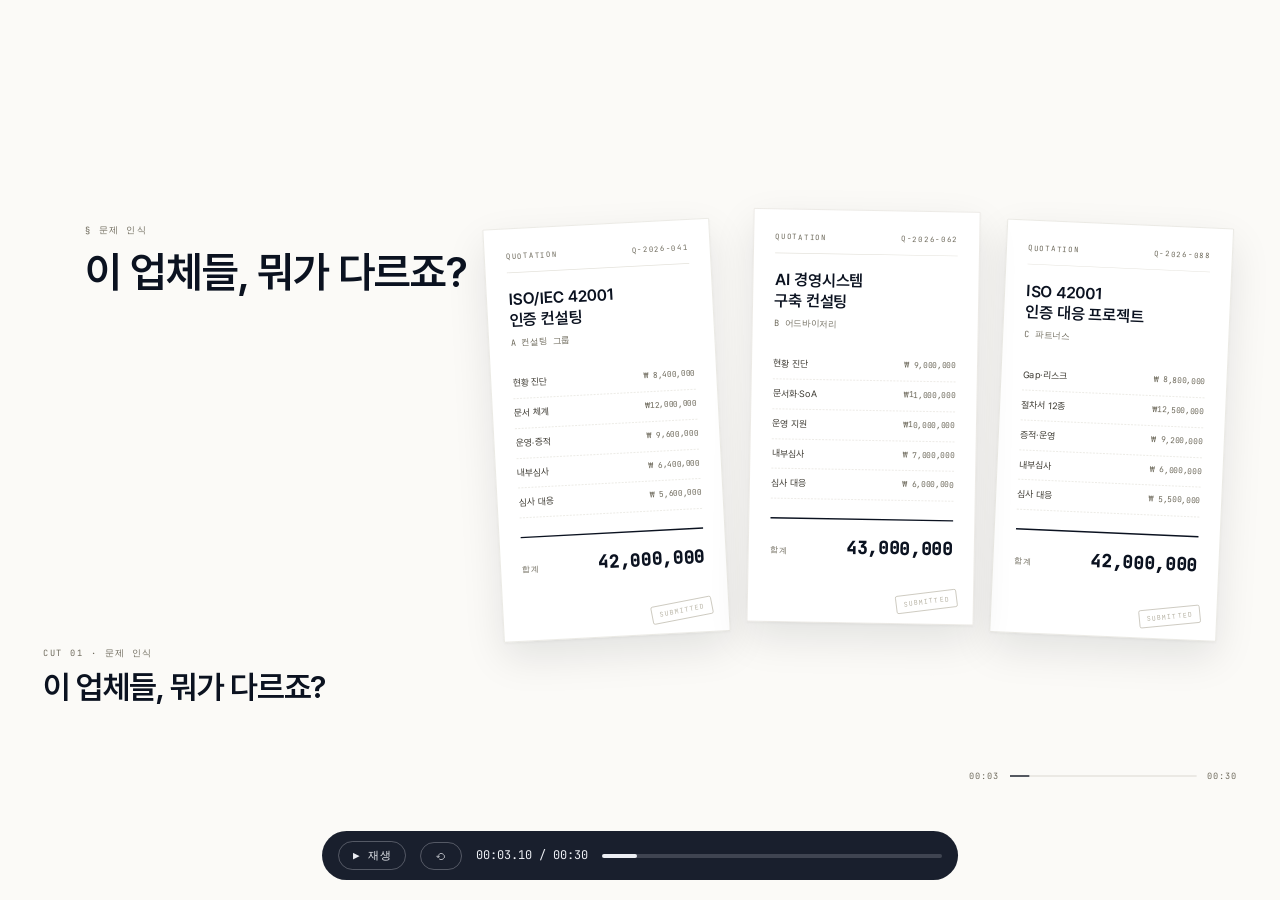
==== fieldproof-demo/index.html @ f2e85208 "feat(fieldproof): replace static showcase with 30s interactive product demo film player" ====
<!doctype html>
<html lang="ko">
<head>
<meta charset="UTF-8"/>
<meta name="viewport" content="width=1920, height=1080"/>
<title>FieldProof — 30초 데모</title>
<link rel="stylesheet" href="assets/colors_and_type.css"/>
<style>
  * { box-sizing: border-box; }
  html, body {
    margin: 0; padding: 0;
    width: 100%; height: 100%;
    background: var(--gray-25);
    overflow: hidden;
    font-family: var(--font-sans);
    color: var(--ink-950);
  }

  /* ===== STAGE — 1920×1080 letterboxed ===== */
  #wrap {
    position: fixed; inset: 0;
    background: var(--gray-25);
    overflow: hidden;
  }
  #stage {
    position: absolute;
    top: 50%; left: 50%;
    width: 1920px; height: 1080px;
    transform-origin: center center;
    background: var(--gray-25);
    overflow: hidden;
  }

  /* ===== PERSISTENT HUD ===== */
  .hud {
    position: absolute;
    top: 40px; left: 64px; right: 64px;
    display: none !important;
    align-items: center; gap: 24px;
    z-index: 30;
  }
  .hud.on { display: flex !important; }
  .hud .brand {
    display: flex; align-items: center; gap: 14px;
  }
  .hud .brand svg { width: 32px; height: 32px; color: var(--ink-950); }
  .hud .brand .name {
    font-size: 22px; font-weight: 700; letter-spacing: -0.01em;
    color: var(--ink-950);
  }
  .hud .brand .by {
    font-size: 14px; color: var(--fg-3); font-weight: 400;
    padding-left: 12px; margin-left: 8px;
    border-left: 1px solid var(--border-line);
  }
  .hud .demo {
    display: inline-flex; align-items: center; gap: 8px;
    padding: 6px 12px;
    background: var(--status-warn-bg);
    color: var(--status-warn);
    border: 1px solid rgba(138, 90, 0, 0.28);
    font-family: var(--font-mono);
    font-size: 12px; font-weight: 500;
    letter-spacing: 0.14em;
    border-radius: 3px;
  }
  .hud .demo .dot {
    width: 6px; height: 6px; border-radius: 50%;
    background: var(--status-warn);
    animation: blink 1600ms infinite;
  }
  @keyframes blink { 0%,60%{opacity:1} 80%{opacity:0.25} 100%{opacity:1} }
  .hud .cuts {
    margin-left: auto;
    display: flex; align-items: center; gap: 12px;
    font-family: var(--font-mono);
    font-size: 12px;
    color: var(--fg-3);
    letter-spacing: 0.14em;
  }
  .hud .cuts .cd {
    width: 8px; height: 8px; border-radius: 50%;
    background: var(--gray-200);
    transition: background 200ms;
  }
  .hud .cuts .cd.on { background: var(--ink-950); }

  /* ===== SCENE BASE — display switch, not opacity ===== */
  .scene {
    position: absolute; inset: 0;
    display: none !important;
  }
  .scene.on { display: block !important; }

  /* ===== CAPTION (bottom bar) ===== */
  .cap {
    position: absolute;
    left: 64px; right: 64px;
    bottom: 88px;
    z-index: 25;
    pointer-events: none;
  }
  .cap[data-safe="cut3"] { left: 850px; }
  /* Cut 4: on-screen heading itself carries the message ("남은 것..."),
     so hide the caption to avoid overlap with the SOP-12 row. */
  .cap[data-safe="cut4"] { display: none; }
  .cap .eyebrow {
    font-family: var(--font-mono);
    font-size: 13px;
    color: var(--fg-3);
    letter-spacing: 0.18em;
    text-transform: uppercase;
    margin-bottom: 12px;
    min-height: 20px;
  }
  .cap .line {
    font-size: 48px;
    font-weight: 600;
    color: var(--ink-950);
    letter-spacing: -0.02em;
    line-height: 1.15;
    min-height: 56px;
  }
  .cap .line strong {
    font-weight: 700;
    color: var(--signal-700);
  }
  .cap .line + .line { margin-top: 12px; }

  /* ===== TIMER ===== */
  .timer {
    position: absolute;
    right: 64px; bottom: 40px;
    z-index: 20;
    font-family: var(--font-mono);
    font-size: 13px;
    color: var(--fg-3);
    letter-spacing: 0.08em;
    display: flex; align-items: center; gap: 16px;
  }
  .timer .bar {
    width: 280px; height: 2px; background: var(--gray-150);
    position: relative;
  }
  .timer .bar .fill {
    position: absolute; left: 0; top: 0; bottom: 0; width: 0%;
    background: var(--ink-950);
  }

  /* ===== CONTROLS ===== */
  #ctrls {
    position: fixed;
    bottom: 20px; left: 50%; transform: translateX(-50%);
    z-index: 100;
    display: flex; align-items: center; gap: 14px;
    background: rgba(11, 18, 32, 0.94);
    color: #ECEEF3;
    padding: 10px 16px;
    border-radius: 999px;
    font-family: var(--font-mono);
    font-size: 12px;
  }
  #ctrls button {
    background: transparent; border: 1px solid rgba(236,238,243,0.28);
    color: inherit; padding: 6px 14px; border-radius: 999px;
    font-family: inherit; font-size: 11px; cursor: pointer;
    letter-spacing: 0.06em;
  }
  #ctrls button:hover { border-color: rgba(236,238,243,0.7); }
  #ctrls .time { font-variant-numeric: tabular-nums; min-width: 100px; text-align: center; }
  #ctrls .scrub {
    width: 340px; height: 4px; background: rgba(236,238,243,0.18);
    position: relative; border-radius: 2px; cursor: pointer;
  }
  #ctrls .scrub .knob {
    position: absolute; top: 0; bottom: 0; left: 0; width: 0%;
    background: #ECEEF3; border-radius: 2px;
  }

  /* ==========================================================
     CUT 1 — 견적서 3장
     ========================================================== */
  #cut1 .title-block {
    position: absolute;
    top: 200px; left: 128px;
    max-width: 900px;
  }
  #cut1 .title-block .eyebrow {
    font-family: var(--font-mono);
    font-size: 13px;
    color: var(--fg-3);
    letter-spacing: 0.18em;
    text-transform: uppercase;
    margin-bottom: 16px;
  }
  #cut1 .title-block h1 {
    font-size: 64px;
    font-weight: 600;
    color: var(--ink-950);
    letter-spacing: -0.02em;
    line-height: 1.1;
    margin: 0;
  }
  #cut1 .quotes {
    position: absolute;
    right: 96px;
    top: 200px;
    display: flex; gap: 24px;
    perspective: 1600px;
  }
  #cut1 .qc {
    width: 340px; height: 620px;
    background: var(--bg-surface);
    border: 1px solid var(--border-hair);
    box-shadow: 0 2px 4px rgba(11,18,32,0.04), 0 24px 60px rgba(11,18,32,0.10);
    padding: 32px;
    position: relative;
    transform-origin: center bottom;
    opacity: 0;
    transform: translateY(30px) rotateZ(0deg);
    transition: opacity 380ms cubic-bezier(0.2,0,0,1), transform 380ms cubic-bezier(0.2,0,0,1);
  }
  #cut1 .qc.on { opacity: 1; }
  #cut1 .qc.q1.on { transform: translateY(0) rotateZ(-3deg); }
  #cut1 .qc.q2.on { transform: translateY(-20px) rotateZ(1deg); z-index: 2; }
  #cut1 .qc.q3.on { transform: translateY(0) rotateZ(2.5deg); }
  #cut1 .qc .meta {
    font-family: var(--font-mono);
    font-size: 11px;
    color: var(--fg-3);
    letter-spacing: 0.14em;
    text-transform: uppercase;
    padding-bottom: 14px;
    border-bottom: 1px solid var(--border-hair);
    display: flex; justify-content: space-between;
  }
  #cut1 .qc .qt {
    margin-top: 24px;
    font-size: 24px;
    font-weight: 600;
    color: var(--ink-950);
    letter-spacing: -0.01em;
    line-height: 1.3;
  }
  #cut1 .qc .vd {
    margin-top: 8px;
    font-family: var(--font-mono);
    font-size: 13px;
    color: var(--fg-3);
  }
  #cut1 .qc .lines { margin-top: 28px; }
  #cut1 .qc .ln {
    display: flex; justify-content: space-between;
    padding: 10px 0;
    border-bottom: 1px dashed var(--border-hair);
    font-size: 14px;
    color: var(--fg-2);
  }
  #cut1 .qc .ln .n {
    font-family: var(--font-mono);
    font-size: 12px;
    color: var(--fg-3);
  }
  #cut1 .qc .tot {
    margin-top: 28px;
    padding-top: 20px;
    border-top: 2px solid var(--ink-950);
    display: flex; justify-content: space-between; align-items: baseline;
  }
  #cut1 .qc .tot .l {
    font-family: var(--font-mono);
    font-size: 12px; color: var(--fg-3);
    letter-spacing: 0.12em; text-transform: uppercase;
  }
  #cut1 .qc .tot .a {
    font-family: var(--font-mono);
    font-size: 26px;
    font-weight: 600;
    color: var(--ink-950);
    font-variant-numeric: tabular-nums;
  }
  #cut1 .qc .stamp {
    position: absolute;
    right: 24px; bottom: 20px;
    color: var(--gray-300);
    font-family: var(--font-mono);
    font-size: 10px;
    letter-spacing: 0.18em;
    border: 1.5px solid var(--gray-300);
    padding: 4px 10px;
    border-radius: 3px;
    transform: rotate(-8deg);
  }

  /* ==========================================================
     CUT 2 — 5구간 타임라인
     ========================================================== */
  #cut2 .c2wrap {
    padding: 220px 128px 260px;
  }
  #cut2 .c2eyebrow {
    font-family: var(--font-mono);
    font-size: 13px;
    color: var(--fg-3);
    letter-spacing: 0.18em;
    text-transform: uppercase;
    margin-bottom: 20px;
    opacity: 0;
    transition: opacity 320ms cubic-bezier(0.2,0,0,1);
  }
  #cut2 .c2eyebrow.on { opacity: 1; }
  #cut2 .c2head {
    font-size: 48px;
    font-weight: 600;
    color: var(--ink-950);
    letter-spacing: -0.02em;
    line-height: 1.2;
    max-width: 1400px;
    opacity: 0;
    transform: translateY(8px);
    transition: opacity 320ms cubic-bezier(0.2,0,0,1),
                transform 320ms cubic-bezier(0.2,0,0,1);
  }
  #cut2 .c2head.on { opacity: 1; transform: translateY(0); }
  #cut2 .c2head .kw {
    background: linear-gradient(180deg, transparent 68%, var(--signal-100) 68%);
    padding: 0 6px;
  }
  #cut2 .c2note {
    position: absolute;
    top: 220px; right: 128px;
    font-family: var(--font-mono);
    font-size: 12px;
    color: var(--fg-3);
    letter-spacing: 0.06em;
    border: 1px dashed var(--border-line);
    padding: 8px 14px;
    opacity: 0;
    transition: opacity 320ms cubic-bezier(0.2,0,0,1) 300ms;
  }
  #cut2 .c2note.on { opacity: 1; }
  #cut2 .track {
    position: relative;
    height: 2px;
    background: var(--gray-150);
    margin-top: 140px;
  }
  #cut2 .track .fill {
    position: absolute; top: 0; left: 0; bottom: 0;
    width: 0%;
    background: var(--ink-950);
    transition: width 1000ms cubic-bezier(0.2,0,0,1);
  }
  #cut2 .stepgrid {
    position: absolute;
    top: -32px; left: 0; right: 0;
    display: grid; grid-template-columns: repeat(5, 1fr);
  }
  #cut2 .stp {
    position: relative;
    padding-left: 24px;
    opacity: 0;
    transform: translateY(6px);
    transition: opacity 320ms cubic-bezier(0.2,0,0,1),
                transform 320ms cubic-bezier(0.2,0,0,1);
  }
  #cut2 .stp.on { opacity: 1; transform: translateY(0); }
  #cut2 .stp::before {
    content: '';
    position: absolute; left: 0; top: 48px;
    width: 14px; height: 14px;
    background: var(--gray-25);
    border: 2px solid var(--gray-300);
    border-radius: 50%;
    transform: translate(-1px, 0);
    transition: background 200ms, border-color 200ms;
  }
  #cut2 .stp.on::before {
    background: var(--ink-950);
    border-color: var(--ink-950);
  }
  #cut2 .stp .n {
    font-family: var(--font-mono);
    font-size: 13px;
    color: var(--fg-3);
    letter-spacing: 0.18em;
    margin-bottom: 8px;
  }
  #cut2 .stp .nm {
    font-size: 32px;
    font-weight: 600;
    color: var(--ink-950);
    letter-spacing: -0.02em;
    line-height: 1.15;
    margin-top: 56px;
  }
  #cut2 .stp .cl {
    margin-top: 14px;
    font-family: var(--font-mono);
    font-size: 13px;
    color: var(--fg-3);
    letter-spacing: 0.04em;
  }

  /* ==========================================================
     CUT 3 — 스마트폰 현장 (핵심 8초)
     ========================================================== */
  #cut3 .c3grid {
    display: grid;
    grid-template-columns: 720px 1fr;
    height: 1080px;
    align-items: center;
  }
  #cut3 .phcol {
    padding-left: 96px;
    display: flex; justify-content: center;
  }
  #cut3 .phone {
    position: relative;
    width: 440px; height: 900px;
    background: #0A0F1C;
    border-radius: 56px;
    padding: 14px;
    box-shadow:
      0 60px 120px rgba(11,18,32,0.28),
      0 12px 24px rgba(11,18,32,0.14),
      inset 0 0 0 2px #1A253E;
  }
  #cut3 .phone::after {
    content: '';
    position: absolute;
    top: 22px; left: 50%; transform: translateX(-50%);
    width: 110px; height: 30px;
    background: #0A0F1C;
    border-radius: 999px;
    z-index: 3;
  }
  #cut3 .screen {
    width: 100%; height: 100%;
    background: var(--gray-25);
    border-radius: 44px;
    overflow: hidden;
    display: flex; flex-direction: column;
    position: relative;
  }
  #cut3 .sbar {
    height: 46px; flex-shrink: 0;
    display: flex; align-items: center; justify-content: space-between;
    padding: 0 30px 0 34px;
    font-family: var(--font-mono);
    font-size: 14px;
    color: var(--ink-950);
    font-weight: 500;
    z-index: 5;
  }
  #cut3 .apptop {
    padding: 12px 20px 16px;
    border-bottom: 1px solid var(--border-hair);
    display: flex; align-items: center; gap: 10px;
    z-index: 5;
    background: var(--gray-25);
  }
  #cut3 .apptop .back { color: var(--fg-2); }
  #cut3 .apptop .tb { flex: 1; }
  #cut3 .apptop .t {
    font-size: 15px; font-weight: 600; color: var(--ink-950);
  }
  #cut3 .apptop .st {
    font-family: var(--font-mono); font-size: 11px;
    color: var(--fg-3); margin-top: 2px; letter-spacing: 0.08em;
  }
  #cut3 .photo {
    margin: 16px 20px 0;
    flex: 1 1 auto;
    min-height: 520px;
    border: 1px solid var(--border-hair);
    border-radius: 8px;
    overflow: hidden;
    position: relative;
    background: #0B1220;
  }
  /* server rack faux photo */
  #cut3 .photo::before {
    content: '';
    position: absolute; inset: 0;
    background:
      repeating-linear-gradient(
        to bottom,
        #2E3E5F 0px, #2E3E5F 24px,
        #253352 24px, #253352 26px,
        #364566 26px, #364566 28px,
        #253352 28px, #253352 50px,
        #1A253E 50px, #1A253E 52px
      );
  }
  #cut3 .photo::after {
    content: '';
    position: absolute; inset: 0;
    background:
      radial-gradient(circle at 30% 30%, rgba(15,92,94,0.4) 0, transparent 20%),
      radial-gradient(circle at 70% 20%, rgba(11,61,145,0.5) 0, transparent 15%),
      radial-gradient(circle at 25% 70%, rgba(11,61,145,0.6) 0, transparent 18%),
      radial-gradient(circle at 60% 60%, rgba(15,92,94,0.55) 0, transparent 15%),
      radial-gradient(circle at 45% 45%, rgba(23,88,204,0.5) 0, transparent 12%);
  }
  #cut3 .photo-tag {
    position: absolute;
    bottom: 14px; left: 14px;
    font-family: var(--font-mono);
    font-size: 10px;
    color: rgba(245,244,239,0.85);
    letter-spacing: 0.14em;
    padding: 4px 8px;
    background: rgba(11,18,32,0.65);
    border-radius: 2px;
    z-index: 2;
  }
  #cut3 .target {
    position: absolute;
    top: 40%; left: 40%; width: 20%; height: 20%;
    border: 2.5px solid #F5F4EF;
    border-radius: 2px;
    z-index: 2;
    opacity: 0;
    transform: scale(1.6);
    transition: opacity 200ms, transform 400ms cubic-bezier(0.2,0,0,1);
  }
  #cut3 .target.on {
    opacity: 1;
    transform: scale(1);
  }
  #cut3 .capbtn {
    position: absolute;
    bottom: 30px; left: 50%; transform: translateX(-50%);
    width: 72px; height: 72px;
    border-radius: 50%;
    background: #F5F4EF;
    border: 4px solid #F5F4EF;
    box-shadow: inset 0 0 0 4px #0A0F1C;
    z-index: 4;
    transition: transform 140ms cubic-bezier(0.2,0,0,1);
  }
  #cut3 .capbtn.press {
    transform: translateX(-50%) scale(0.88);
  }
  #cut3 .sheet {
    position: absolute;
    left: 0; right: 0; bottom: 0;
    background: var(--bg-surface);
    border-top: 1px solid var(--border-hair);
    border-radius: 24px 24px 0 0;
    padding: 24px 22px 28px;
    transform: translateY(110%);
    transition: transform 440ms cubic-bezier(0.2, 0, 0, 1);
    z-index: 6;
    box-shadow: 0 -12px 40px rgba(11,18,32,0.1);
  }
  #cut3 .sheet.on { transform: translateY(0); }
  #cut3 .sheet .grab {
    width: 44px; height: 4px; background: var(--gray-200);
    border-radius: 2px; margin: 0 auto 18px;
  }
  #cut3 .sheet .eb {
    font-family: var(--font-mono);
    font-size: 11px;
    color: var(--fg-3);
    letter-spacing: 0.14em;
    display: flex; align-items: center; gap: 8px;
    margin-bottom: 12px;
    text-transform: uppercase;
  }
  #cut3 .sheet .eb .aidot {
    width: 8px; height: 8px; border-radius: 50%;
    background: var(--signal-700);
    box-shadow: 0 0 0 4px var(--signal-100);
  }
  #cut3 .sheet .hd {
    font-size: 16px;
    color: var(--fg-2);
    line-height: 1.5;
    margin-bottom: 16px;
  }
  #cut3 .chip {
    display: flex; align-items: center; gap: 12px;
    padding: 14px 16px;
    background: var(--signal-50);
    border: 1.75px solid var(--signal-700);
    border-radius: 8px;
    transition: transform 140ms, box-shadow 140ms;
  }
  #cut3 .chip.press {
    transform: translateY(1px);
    box-shadow: inset 0 2px 0 rgba(11,61,145,0.15);
  }
  #cut3 .chip .code {
    font-family: var(--font-mono);
    font-size: 14px;
    font-weight: 600;
    color: var(--signal-700);
    padding: 5px 10px;
    background: var(--bg-surface);
    border: 1px solid var(--signal-700);
    border-radius: 3px;
  }
  #cut3 .chip .desc {
    flex: 1;
    font-size: 14px;
    color: var(--ink-950);
    font-weight: 500;
    line-height: 1.35;
  }
  #cut3 .chip .arrow {
    color: var(--signal-700);
  }
  #cut3 .cursor {
    position: absolute;
    left: 60px; top: 780px;
    width: 28px; height: 34px;
    z-index: 10;
    pointer-events: none;
    opacity: 0;
    filter: drop-shadow(0 3px 6px rgba(11,18,32,0.35));
    transition: opacity 220ms, left 700ms cubic-bezier(0.2,0,0,1), top 700ms cubic-bezier(0.2,0,0,1);
  }
  #cut3 .toast {
    position: absolute;
    left: 20px; right: 20px; bottom: 20px;
    background: var(--ink-950);
    color: var(--fg-on-ink);
    padding: 16px 18px;
    border-radius: 10px;
    display: flex; align-items: center; gap: 12px;
    transform: translateY(160%);
    transition: transform 340ms cubic-bezier(0.2,0,0,1);
    z-index: 7;
  }
  #cut3 .toast.on { transform: translateY(0); }
  #cut3 .toast .ck {
    width: 24px; height: 24px;
    background: var(--status-ok);
    border-radius: 50%;
    display: grid; place-items: center;
    color: white;
    flex-shrink: 0;
  }
  #cut3 .toast .m { font-size: 14px; font-weight: 500; }
  #cut3 .toast .s { font-size: 12px; color: rgba(236,238,243,0.6); font-family: var(--font-mono); margin-top: 3px; }

  /* Right side — audit log */
  #cut3 .logcol {
    padding: 100px 128px 100px 96px;
    align-self: stretch;
    display: flex; flex-direction: column; justify-content: center;
    border-left: 1px solid var(--border-hair);
    height: 100%;
  }
  #cut3 .logeb {
    font-family: var(--font-mono);
    font-size: 13px;
    color: var(--fg-3);
    letter-spacing: 0.18em;
    text-transform: uppercase;
    margin-bottom: 20px;
  }
  #cut3 .logtt {
    font-size: 38px;
    font-weight: 600;
    color: var(--ink-950);
    letter-spacing: -0.02em;
    line-height: 1.2;
    margin-bottom: 8px;
  }
  #cut3 .logsub {
    font-family: var(--font-mono);
    font-size: 15px;
    color: var(--fg-3);
    margin-bottom: 40px;
    letter-spacing: 0.02em;
  }
  #cut3 .logstream {
    border-top: 1px solid var(--border-hair);
  }
  #cut3 .lgr {
    display: grid;
    grid-template-columns: 100px 140px 1fr auto;
    gap: 24px;
    padding: 18px 8px;
    border-bottom: 1px solid var(--border-hair);
    font-size: 15px;
    color: var(--fg-2);
    align-items: baseline;
    opacity: 0;
    transform: translateY(6px);
    transition: opacity 320ms cubic-bezier(0.2,0,0,1),
                transform 320ms cubic-bezier(0.2,0,0,1);
  }
  #cut3 .lgr.on { opacity: 1; transform: translateY(0); }
  #cut3 .lgr.hi {
    background: var(--signal-50);
    border-left: 3px solid var(--signal-700);
    padding-left: 14px;
    margin-left: -3px;
  }
  #cut3 .lgr .tm {
    font-family: var(--font-mono);
    font-size: 13px;
    color: var(--fg-3);
  }
  #cut3 .lgr .cs {
    font-family: var(--font-mono);
    font-size: 14px;
    color: var(--ink-950);
    font-weight: 500;
  }
  #cut3 .lgr .ac { color: var(--ink-950); font-weight: 500; }
  #cut3 .lgr .ac .by { color: var(--fg-3); font-weight: 400; font-size: 13px; margin-left: 8px; }
  #cut3 .lgr .stat {
    font-family: var(--font-mono);
    font-size: 11px;
    color: var(--status-ok);
    background: var(--status-ok-bg);
    padding: 4px 10px;
    border-radius: 3px;
    letter-spacing: 0.1em;
  }

  /* ==========================================================
     CUT 4 — SOP 목록
     ========================================================== */
  #cut4 .c4wrap {
    padding: 160px 96px 200px;
  }
  #cut4 .c4head {
    display: flex; align-items: flex-end; justify-content: space-between;
    gap: 48px;
    margin-bottom: 40px;
    opacity: 0;
    transform: translateY(6px);
    transition: opacity 340ms cubic-bezier(0.2,0,0,1),
                transform 340ms cubic-bezier(0.2,0,0,1);
  }
  #cut4 .c4head.on { opacity: 1; transform: translateY(0); }
  #cut4 .c4head .eb {
    font-family: var(--font-mono);
    font-size: 13px;
    color: var(--fg-3);
    letter-spacing: 0.18em;
    text-transform: uppercase;
    margin-bottom: 14px;
  }
  #cut4 .c4head h2 {
    font-size: 44px;
    font-weight: 600;
    color: var(--ink-950);
    letter-spacing: -0.02em;
    margin: 0;
    line-height: 1.15;
  }
  #cut4 .c4head h2 .kw {
    background: linear-gradient(180deg, transparent 68%, var(--signal-100) 68%);
    padding: 0 6px;
  }
  #cut4 .stats { display: flex; gap: 40px; }
  #cut4 .stats .st {
    border-left: 1px solid var(--border-hair);
    padding-left: 28px;
  }
  #cut4 .stats .n {
    font-family: var(--font-mono);
    font-size: 48px; font-weight: 500;
    color: var(--ink-950);
    font-variant-numeric: tabular-nums;
    letter-spacing: -0.02em;
    line-height: 1;
  }
  #cut4 .stats .n .of { color: var(--fg-3); font-size: 26px; }
  #cut4 .stats .lbl {
    font-family: var(--font-mono);
    font-size: 12px;
    color: var(--fg-3);
    letter-spacing: 0.14em;
    text-transform: uppercase;
    margin-top: 12px;
  }
  #cut4 .tblwrap {
    position: relative;
    border: 1px solid var(--border-hair);
    background: var(--bg-surface);
    opacity: 0;
    transform: translateY(8px);
    transition: opacity 380ms cubic-bezier(0.2,0,0,1) 100ms,
                transform 380ms cubic-bezier(0.2,0,0,1) 100ms;
  }
  #cut4 .tblwrap.on { opacity: 1; transform: translateY(0); }
  #cut4 table {
    width: 100%;
    border-collapse: collapse;
  }
  #cut4 thead th {
    text-align: left;
    padding: 16px 24px;
    border-bottom: 1px solid var(--border-line);
    font-family: var(--font-mono);
    font-size: 12px;
    color: var(--fg-3);
    letter-spacing: 0.14em;
    text-transform: uppercase;
    font-weight: 500;
    background: var(--gray-50);
  }
  #cut4 tbody td {
    padding: 16px 24px;
    border-bottom: 1px solid var(--border-hair);
    font-size: 15px;
    color: var(--fg-2);
    vertical-align: middle;
  }
  #cut4 tbody tr:last-child td { border-bottom: 0; }
  #cut4 tbody tr.pd { background: var(--status-warn-bg); }
  #cut4 .did {
    font-family: var(--font-mono);
    font-size: 13px;
    color: var(--ink-950);
    font-weight: 500;
  }
  #cut4 .cls {
    font-family: var(--font-mono);
    font-size: 12px;
    color: var(--fg-3);
  }
  #cut4 .dtl {
    font-size: 15px;
    color: var(--ink-950);
    font-weight: 500;
  }
  #cut4 .own { font-size: 14px; color: var(--fg-2); }
  #cut4 .own .rl { color: var(--fg-3); font-size: 12px; display: block; margin-top: 2px; }
  #cut4 .rev {
    font-family: var(--font-mono);
    font-size: 12px;
    color: var(--fg-3);
  }
  #cut4 .badge {
    display: inline-flex; align-items: center; gap: 6px;
    padding: 4px 10px;
    border-radius: 999px;
    font-size: 12px;
    font-weight: 500;
    white-space: nowrap;
  }
  #cut4 .badge.ac { background: var(--status-ok-bg); color: var(--status-ok); }
  #cut4 .badge.pn {
    background: var(--bg-surface);
    color: var(--status-warn);
    border: 1px solid rgba(138, 90, 0, 0.36);
  }
  #cut4 .badge .dt { width: 6px; height: 6px; border-radius: 50%; background: currentColor; }
  #cut4 .hlbox {
    position: absolute;
    left: -3px; right: -3px;
    top: 200px; height: 340px;
    border: 3px solid var(--signal-700);
    pointer-events: none;
    opacity: 0;
    transition: opacity 300ms cubic-bezier(0.2,0,0,1);
  }
  #cut4 .hlbox.on { opacity: 1; }
  #cut4 .hlbox .tag {
    position: absolute;
    right: -3px; top: -36px;
    background: var(--signal-700);
    color: white;
    font-family: var(--font-mono);
    font-size: 12px;
    padding: 6px 12px;
    letter-spacing: 0.1em;
  }

  /* ==========================================================
     CUT 5 — 인증 개요 D-85
     ========================================================== */
  #cut5 .c5grid {
    padding: 160px 96px 220px;
    display: grid;
    grid-template-columns: 1fr 1fr;
    gap: 64px;
    height: 100%;
  }
  #cut5 .cert {
    border: 1px solid var(--border-hair);
    background: var(--bg-surface);
    padding: 48px 44px 40px;
    opacity: 0;
    transform: translateY(8px);
    transition: opacity 380ms cubic-bezier(0.2,0,0,1),
                transform 380ms cubic-bezier(0.2,0,0,1);
  }
  #cut5 .cert.on { opacity: 1; transform: translateY(0); }
  #cut5 .cert .eb {
    font-family: var(--font-mono);
    font-size: 13px;
    color: var(--fg-3);
    letter-spacing: 0.18em;
    text-transform: uppercase;
    margin-bottom: 18px;
  }
  #cut5 .cert h3 {
    font-size: 32px;
    font-weight: 600;
    color: var(--ink-950);
    letter-spacing: -0.015em;
    margin: 0;
    line-height: 1.25;
  }
  #cut5 .cert .status {
    margin-top: 24px;
    display: flex; align-items: center; gap: 14px;
  }
  #cut5 .cert .pill {
    display: inline-flex; align-items: center; gap: 8px;
    padding: 6px 14px;
    background: var(--status-ok-bg);
    color: var(--status-ok);
    font-size: 13px;
    font-weight: 500;
    border-radius: 999px;
  }
  #cut5 .cert .pill .d { width: 8px; height: 8px; border-radius: 50%; background: var(--status-ok); }
  #cut5 .cert .base {
    font-family: var(--font-mono);
    font-size: 13px;
    color: var(--fg-3);
  }
  #cut5 .cert .grid {
    margin-top: 40px;
    display: grid;
    grid-template-columns: 1fr 1fr;
    border-top: 1px solid var(--border-hair);
  }
  #cut5 .cert .cell {
    padding: 22px 0;
    border-bottom: 1px solid var(--border-hair);
  }
  #cut5 .cert .cell:nth-child(odd) {
    padding-right: 28px;
    border-right: 1px solid var(--border-hair);
  }
  #cut5 .cert .cell:nth-child(even) { padding-left: 28px; }
  #cut5 .cert .cell .l {
    font-family: var(--font-mono);
    font-size: 12px;
    color: var(--fg-3);
    letter-spacing: 0.14em;
    text-transform: uppercase;
  }
  #cut5 .cert .cell .v {
    font-family: var(--font-mono);
    font-size: 20px;
    color: var(--ink-950);
    font-weight: 500;
    margin-top: 10px;
    font-variant-numeric: tabular-nums;
  }
  #cut5 .dday {
    border: 1px solid var(--ink-950);
    background: var(--ink-950);
    color: var(--fg-on-ink);
    padding: 48px 44px 40px;
    position: relative;
    overflow: hidden;
    opacity: 0;
    transform: translateY(8px);
    transition: opacity 380ms cubic-bezier(0.2,0,0,1) 120ms,
                transform 380ms cubic-bezier(0.2,0,0,1) 120ms;
  }
  #cut5 .dday.on { opacity: 1; transform: translateY(0); }
  #cut5 .dday::before {
    content: '';
    position: absolute; inset: 0;
    background-image:
      linear-gradient(to right, rgba(245,244,239,0.04) 1px, transparent 1px),
      linear-gradient(to bottom, rgba(245,244,239,0.04) 1px, transparent 1px);
    background-size: 8px 8px;
    pointer-events: none;
  }
  #cut5 .dday .eb {
    font-family: var(--font-mono);
    font-size: 13px;
    color: rgba(236,238,243,0.55);
    letter-spacing: 0.18em;
    text-transform: uppercase;
    margin-bottom: 18px;
    position: relative;
  }
  #cut5 .dday h3 {
    font-size: 26px;
    font-weight: 500;
    color: var(--fg-on-ink);
    margin: 0;
    position: relative;
    line-height: 1.3;
  }
  #cut5 .dday .count {
    margin-top: 32px;
    display: flex; align-items: baseline; gap: 12px;
    position: relative;
  }
  #cut5 .dday .count .dm {
    font-size: 52px;
    color: rgba(236,238,243,0.55);
    font-weight: 300;
  }
  #cut5 .dday .count .n {
    font-family: var(--font-mono);
    font-size: 160px;
    font-weight: 400;
    color: var(--fg-on-ink);
    line-height: 1;
    letter-spacing: -0.04em;
    font-variant-numeric: tabular-nums;
    min-width: 300px;
    display: inline-block;
  }
  #cut5 .dday .count .u {
    font-size: 22px;
    color: rgba(236,238,243,0.55);
    letter-spacing: 0.06em;
  }
  #cut5 .dday .sub {
    margin-top: 18px;
    font-family: var(--font-mono);
    font-size: 14px;
    color: rgba(236,238,243,0.75);
    letter-spacing: 0.06em;
    position: relative;
  }
  #cut5 .dday .difs {
    margin-top: 40px;
    border-top: 1px solid rgba(236,238,243,0.16);
    padding-top: 22px;
    position: relative;
  }
  #cut5 .dday .difs .l {
    font-family: var(--font-mono);
    font-size: 12px;
    color: rgba(236,238,243,0.5);
    letter-spacing: 0.14em;
    text-transform: uppercase;
    margin-bottom: 16px;
  }
  #cut5 .dday .df {
    display: grid;
    grid-template-columns: 28px 1fr auto;
    gap: 14px;
    padding: 10px 0;
    align-items: baseline;
    font-size: 14px;
    color: rgba(236,238,243,0.9);
    border-bottom: 1px solid rgba(236,238,243,0.08);
  }
  #cut5 .dday .df:last-child { border-bottom: 0; }
  #cut5 .dday .df .idx {
    font-family: var(--font-mono);
    font-size: 12px;
    color: rgba(236,238,243,0.5);
  }
  #cut5 .dday .df .sv {
    font-family: var(--font-mono);
    font-size: 11px;
    padding: 3px 8px;
    border-radius: 2px;
    letter-spacing: 0.1em;
    text-transform: uppercase;
  }
  #cut5 .dday .df .sv.h { background: rgba(224,133,133,0.16); color: #E08585; }
  #cut5 .dday .df .sv.m { background: rgba(224,176,96,0.16); color: #E0B060; }
  #cut5 .dday .df .sv.l { background: rgba(111,191,149,0.16); color: #6FBF95; }

  /* ==========================================================
     ENDCARD
     ========================================================== */
  #endc {
    background: var(--ink-950);
    color: var(--fg-on-ink);
    padding: 120px 128px;
    display: flex; flex-direction: column; justify-content: center;
    position: absolute; inset: 0;
  }
  #endc::before {
    content: '';
    position: absolute; inset: 0;
    background-image:
      linear-gradient(to right, rgba(245,244,239,0.03) 1px, transparent 1px),
      linear-gradient(to bottom, rgba(245,244,239,0.03) 1px, transparent 1px);
    background-size: 8px 8px;
    pointer-events: none;
  }
  #endc .wm {
    display: flex; align-items: center; gap: 24px;
    margin-bottom: 44px;
    position: relative;
    opacity: 0;
    transform: translateY(8px);
    transition: opacity 420ms cubic-bezier(0.2,0,0,1),
                transform 420ms cubic-bezier(0.2,0,0,1);
  }
  #endc.on .wm { opacity: 1; transform: translateY(0); }
  #endc .wm svg { width: 72px; height: 72px; }
  #endc .wm .nm {
    font-size: 96px;
    font-weight: 600;
    letter-spacing: -0.035em;
    line-height: 1;
  }
  #endc .tag {
    font-size: 30px;
    color: rgba(236,238,243,0.82);
    letter-spacing: -0.01em;
    line-height: 1.35;
    margin-bottom: 64px;
    max-width: 1100px;
    position: relative;
    opacity: 0;
    transform: translateY(8px);
    transition: opacity 420ms cubic-bezier(0.2,0,0,1) 120ms,
                transform 420ms cubic-bezier(0.2,0,0,1) 120ms;
  }
  #endc.on .tag { opacity: 1; transform: translateY(0); }
  #endc .meta {
    display: grid;
    grid-template-columns: 1fr 1fr 1fr;
    gap: 56px;
    border-top: 1px solid rgba(236,238,243,0.16);
    padding-top: 36px;
    max-width: 1500px;
    position: relative;
    opacity: 0;
    transform: translateY(8px);
    transition: opacity 420ms cubic-bezier(0.2,0,0,1) 240ms,
                transform 420ms cubic-bezier(0.2,0,0,1) 240ms;
  }
  #endc.on .meta { opacity: 1; transform: translateY(0); }
  #endc .meta .l {
    font-family: var(--font-mono);
    font-size: 12px;
    color: rgba(236,238,243,0.5);
    letter-spacing: 0.16em;
    text-transform: uppercase;
    margin-bottom: 14px;
  }
  #endc .meta .v {
    font-family: var(--font-mono);
    font-size: 19px;
    color: var(--fg-on-ink);
    line-height: 1.55;
  }
  #endc .meta .v.big {
    font-family: var(--font-sans);
    font-size: 24px;
    font-weight: 500;
  }
  #endc .meta .sm {
    display: block;
    font-family: var(--font-mono);
    font-size: 14px;
    color: rgba(236,238,243,0.55);
    letter-spacing: 0.06em;
    margin-top: 4px;
  }
</style>
</head>
<body>

<div id="wrap">
  <div id="stage">

    <!-- HUD -->
    <div class="hud" id="hud">
      <div class="brand">
        <svg viewBox="0 0 24 24" fill="none" stroke="currentColor" stroke-width="1.6" stroke-linecap="round" stroke-linejoin="round">
          <path d="M12 2L3 6v6c0 5 4 8 9 10 5-2 9-5 9-10V6l-9-4z"/>
          <path d="M8.5 12l2.5 2.5L15.5 10"/>
        </svg>
        <span class="name">FieldProof</span>
        <span class="by">by Quanternity AI</span>
      </div>
      <div class="demo"><span class="dot"></span>DEMO DATA</div>
      <div class="cuts">
        <span>CUT</span>
        <span class="cd" data-cut="1"></span>
        <span class="cd" data-cut="2"></span>
        <span class="cd" data-cut="3"></span>
        <span class="cd" data-cut="4"></span>
        <span class="cd" data-cut="5"></span>
      </div>
    </div>

    <!-- ============ CUT 1 : 견적서 3장 ============ -->
    <div class="scene" id="cut1">
      <div class="title-block">
        <div class="eyebrow">§ 문제 인식</div>
        <h1>이 업체들, 뭐가 다르죠?</h1>
      </div>
      <div class="quotes">
        <div class="qc q1">
          <div class="meta"><span>QUOTATION</span><span>Q-2026-041</span></div>
          <div class="qt">ISO/IEC 42001<br/>인증 컨설팅</div>
          <div class="vd">A 컨설팅 그룹</div>
          <div class="lines">
            <div class="ln"><span>현황 진단</span><span class="n">₩ 8,400,000</span></div>
            <div class="ln"><span>문서 체계</span><span class="n">₩12,000,000</span></div>
            <div class="ln"><span>운영·증적</span><span class="n">₩ 9,600,000</span></div>
            <div class="ln"><span>내부심사</span><span class="n">₩ 6,400,000</span></div>
            <div class="ln"><span>심사 대응</span><span class="n">₩ 5,600,000</span></div>
          </div>
          <div class="tot"><span class="l">합계</span><span class="a">42,000,000</span></div>
          <div class="stamp">SUBMITTED</div>
        </div>
        <div class="qc q2">
          <div class="meta"><span>QUOTATION</span><span>Q-2026-062</span></div>
          <div class="qt">AI 경영시스템<br/>구축 컨설팅</div>
          <div class="vd">B 어드바이저리</div>
          <div class="lines">
            <div class="ln"><span>현황 진단</span><span class="n">₩ 9,000,000</span></div>
            <div class="ln"><span>문서화·SoA</span><span class="n">₩11,000,000</span></div>
            <div class="ln"><span>운영 지원</span><span class="n">₩10,000,000</span></div>
            <div class="ln"><span>내부심사</span><span class="n">₩ 7,000,000</span></div>
            <div class="ln"><span>심사 대응</span><span class="n">₩ 6,000,000</span></div>
          </div>
          <div class="tot"><span class="l">합계</span><span class="a">43,000,000</span></div>
          <div class="stamp">SUBMITTED</div>
        </div>
        <div class="qc q3">
          <div class="meta"><span>QUOTATION</span><span>Q-2026-088</span></div>
          <div class="qt">ISO 42001<br/>인증 대응 프로젝트</div>
          <div class="vd">C 파트너스</div>
          <div class="lines">
            <div class="ln"><span>Gap·리스크</span><span class="n">₩ 8,800,000</span></div>
            <div class="ln"><span>절차서 12종</span><span class="n">₩12,500,000</span></div>
            <div class="ln"><span>증적·운영</span><span class="n">₩ 9,200,000</span></div>
            <div class="ln"><span>내부심사</span><span class="n">₩ 6,000,000</span></div>
            <div class="ln"><span>심사 대응</span><span class="n">₩ 5,500,000</span></div>
          </div>
          <div class="tot"><span class="l">합계</span><span class="a">42,000,000</span></div>
          <div class="stamp">SUBMITTED</div>
        </div>
      </div>
    </div>

    <!-- ============ CUT 2 : 5구간 타임라인 ============ -->
    <div class="scene" id="cut2">
      <div class="c2wrap">
        <div class="c2eyebrow" id="c2eb">FIELDPROOF · 준비 프로그램</div>
        <div class="c2note" id="c2note">날짜·주차 표기 없음 · 인증 취득을 보장하지 않습니다</div>
        <div class="c2head" id="c2head">현황진단부터 심사대응까지, 다섯 구간이 <span class="kw">하나의 화면에</span> 남습니다.</div>
        <div class="track">
          <div class="fill" id="c2fill"></div>
          <div class="stepgrid">
            <div class="stp" data-i="0">
              <div class="n">01</div>
              <div class="nm">현황진단</div>
              <div class="cl">§ 4 · Gap 분석</div>
            </div>
            <div class="stp" data-i="1">
              <div class="n">02</div>
              <div class="nm">문서체계</div>
              <div class="cl">§ 5–7 · 절차서 12종</div>
            </div>
            <div class="stp" data-i="2">
              <div class="n">03</div>
              <div class="nm">운영·증적</div>
              <div class="cl">§ 8 · A.6–A.10</div>
            </div>
            <div class="stp" data-i="3">
              <div class="n">04</div>
              <div class="nm">내부심사</div>
              <div class="cl">§ 9.1–9.2</div>
            </div>
            <div class="stp" data-i="4">
              <div class="n">05</div>
              <div class="nm">심사대응</div>
              <div class="cl">§ 9.3 · § 10</div>
            </div>
          </div>
        </div>
      </div>
    </div>

    <!-- ============ CUT 3 : 스마트폰 현장 ============ -->
    <div class="scene" id="cut3">
      <div class="c3grid">
        <div class="phcol">
          <div class="phone">
            <div class="screen">
              <div class="sbar">
                <span>09:41</span>
                <span style="display:flex;gap:6px;align-items:center;">
                  <svg width="18" height="12" viewBox="0 0 18 12" fill="currentColor"><rect x="0" y="8" width="2.5" height="4"/><rect x="4.5" y="5" width="2.5" height="7"/><rect x="9" y="2" width="2.5" height="10"/><rect x="13.5" y="0" width="2.5" height="12" opacity="0.35"/></svg>
                  <span style="font-size:12px;">88%</span>
                </span>
              </div>
              <div class="apptop">
                <div class="back">
                  <svg width="22" height="22" viewBox="0 0 24 24" fill="none" stroke="currentColor" stroke-width="1.75" stroke-linecap="round" stroke-linejoin="round"><path d="M19 12H5M12 19l-7-7 7-7"/></svg>
                </div>
                <div class="tb">
                  <div class="t">현장 증적 · 서버룸 A동</div>
                  <div class="st">SYS-01 · CARDIOVISION AI</div>
                </div>
              </div>
              <div class="photo">
                <div class="target" id="c3tg"></div>
                <div class="photo-tag">2026-08-14 · 09:41 · 37.5236°N 127.0455°E</div>
              </div>
              <div class="capbtn" id="c3cap"></div>
              <div class="sheet" id="c3sh">
                <div class="grab"></div>
                <div class="eb"><span class="aidot"></span>FIELDPROOF · AI 제안 · 담당자 확정 필요</div>
                <div class="hd">사진·위치·시간 기반으로 다음 조항이 매핑됩니다.</div>
                <div class="chip" id="c3ch">
                  <span class="code">A.6.2.4</span>
                  <span class="desc">AI 시스템 검증 · 물리적 환경 통제</span>
                  <svg class="arrow" width="20" height="20" viewBox="0 0 24 24" fill="none" stroke="currentColor" stroke-width="2" stroke-linecap="round" stroke-linejoin="round"><path d="M5 12h14M12 5l7 7-7 7"/></svg>
                </div>
              </div>
              <div class="toast" id="c3ts">
                <div class="ck">
                  <svg width="14" height="14" viewBox="0 0 24 24" fill="none" stroke="currentColor" stroke-width="3" stroke-linecap="round" stroke-linejoin="round"><path d="M20 6L9 17l-5-5"/></svg>
                </div>
                <div>
                  <div class="m">A.6.2.4 조항에 증적이 확정되었습니다.</div>
                  <div class="s">EVID-2026-0814-A · 감사로그 기록됨</div>
                </div>
              </div>
              <svg class="cursor" id="c3cur" viewBox="0 0 24 30" fill="none">
                <path d="M2 2 L2 22 L8 17 L12 27 L15 25 L11 15 L20 15 Z"
                  fill="#F5F4EF" stroke="#0B1220" stroke-width="1.6" stroke-linejoin="round"/>
              </svg>
            </div>
          </div>
        </div>
        <div class="logcol">
          <div class="logeb">AUDIT LOG · 감사로그 · TENANT NORTHGATE</div>
          <div class="logtt">모든 확정은 이 원장에<br/>기록됩니다.</div>
          <div class="logsub">EVID → SOP → Baseline Diff</div>
          <div class="logstream">
            <div class="lgr" data-r="0">
              <span class="tm">09:38</span>
              <span class="cs">A.8.29</span>
              <span class="ac">보안 로깅 정책 검토<span class="by">· 배승우 정보보호팀장</span></span>
              <span class="stat">확정</span>
            </div>
            <div class="lgr" data-r="1">
              <span class="tm">09:40</span>
              <span class="cs">A.7.4</span>
              <span class="ac">학습데이터 출처 갱신<span class="by">· 문세영 AI품질담당</span></span>
              <span class="stat">확정</span>
            </div>
            <div class="lgr hi" data-r="2">
              <span class="tm">09:41</span>
              <span class="cs">A.6.2.4</span>
              <span class="ac">AI 시스템 검증 · 물리 환경<span class="by">· 강민석 CISO 승인</span></span>
              <span class="stat">확정</span>
            </div>
          </div>
        </div>
      </div>
    </div>

    <!-- ============ CUT 4 : SOP 목록 ============ -->
    <div class="scene" id="cut4">
      <div class="c4wrap">
        <div class="c4head" id="c4head">
          <div class="ts">
            <div class="eb">§ 문서체계 · 12대 절차서</div>
            <h2><span class="kw">남은 것</span>과, 그것을 맡을 사람이 매일 보입니다.</h2>
          </div>
          <div class="stats">
            <div class="st">
              <div class="n">8<span class="of"> / 12</span></div>
              <div class="lbl">운영중 · Active</div>
            </div>
            <div class="st">
              <div class="n">4</div>
              <div class="lbl">미운영 · Pending</div>
            </div>
            <div class="st">
              <div class="n">66.7<span class="of">%</span></div>
              <div class="lbl">운영률</div>
            </div>
          </div>
        </div>
        <div class="tblwrap" id="c4tbl">
          <table>
            <thead>
              <tr>
                <th style="width:80px;">문서</th>
                <th style="width:200px;">조항</th>
                <th>제목</th>
                <th style="width:240px;">담당자</th>
                <th style="width:180px;">최근 개정</th>
                <th style="width:140px;">상태</th>
              </tr>
            </thead>
            <tbody>
              <tr>
                <td class="did">SOP-06</td>
                <td class="cls">7.2 · 7.3 · 7.4 · 7.5</td>
                <td class="dtl">역량·의사소통·문서관리 절차서</td>
                <td class="own">오하린<span class="rl">인사·운영담당</span></td>
                <td class="rev">Rev. 1.0 · 2026-07-20</td>
                <td><span class="badge ac"><span class="dt"></span>운영중</span></td>
              </tr>
              <tr>
                <td class="did">SOP-07</td>
                <td class="cls">8.2 · A.6.2</td>
                <td class="dtl">AI 시스템 수명주기 관리 절차서</td>
                <td class="own">유태경<span class="rl">기술이사</span></td>
                <td class="rev">Rev. 1.1 · 2026-07-15</td>
                <td><span class="badge ac"><span class="dt"></span>운영중</span></td>
              </tr>
              <tr>
                <td class="did">SOP-08</td>
                <td class="cls">A.7 · A.7.2 · A.7.4</td>
                <td class="dtl">AI 학습데이터 품질·출처 관리 절차서</td>
                <td class="own">문세영<span class="rl">AI품질담당</span></td>
                <td class="rev">Rev. 1.0 · 2026-07-08</td>
                <td><span class="badge ac"><span class="dt"></span>운영중</span></td>
              </tr>
              <tr class="pd">
                <td class="did">SOP-09</td>
                <td class="cls">A.10 · A.10.2 · A.10.3</td>
                <td class="dtl">제3자·공급자 AI 관리 절차서</td>
                <td class="own">노가영<span class="rl">구매·외주관리담당</span></td>
                <td class="rev">미등록 · 초안 배정 필요</td>
                <td><span class="badge pn"><span class="dt"></span>미운영</span></td>
              </tr>
              <tr class="pd">
                <td class="did">SOP-10</td>
                <td class="cls">9.1 · 9.2</td>
                <td class="dtl">성과 모니터링·내부심사 절차서</td>
                <td class="own">임도현<span class="rl">내부심사 담당</span></td>
                <td class="rev">미등록 · 초안 배정 필요</td>
                <td><span class="badge pn"><span class="dt"></span>미운영</span></td>
              </tr>
              <tr class="pd">
                <td class="did">SOP-11</td>
                <td class="cls">9.3</td>
                <td class="dtl">경영검토 절차서</td>
                <td class="own">강민석<span class="rl">CISO</span></td>
                <td class="rev">미등록 · 초안 배정 필요</td>
                <td><span class="badge pn"><span class="dt"></span>미운영</span></td>
              </tr>
              <tr class="pd">
                <td class="did">SOP-12</td>
                <td class="cls">10.1 · 10.2 · A.10.4</td>
                <td class="dtl">부적합·시정조치 및 지속적 개선 절차서</td>
                <td class="own">배승우<span class="rl">정보보호팀장</span></td>
                <td class="rev">미등록 · 초안 배정 필요</td>
                <td><span class="badge pn"><span class="dt"></span>미운영</span></td>
              </tr>
            </tbody>
          </table>
          <div class="hlbox" id="c4hl"><div class="tag"></div></div>
        </div>
      </div>
    </div>

    <!-- ============ CUT 5 : 인증 개요 D-85 ============ -->
    <div class="scene" id="cut5">
      <div class="c5grid">
        <div class="cert" id="c5cert">
          <div class="eb">CERTIFICATE · 인증서 발행 완료</div>
          <h3>노스게이트 AI 시스템즈<br/>ISO/IEC 42001</h3>
          <div class="status">
            <span class="pill"><span class="d"></span>유효 · Handover Complete</span>
            <span class="base">인정 인증기관 발행</span>
          </div>
          <div class="grid">
            <div class="cell"><div class="l">Baseline</div><div class="v">2026-05-02</div></div>
            <div class="cell"><div class="l">Cert. Expiry</div><div class="v">2029-05-01</div></div>
            <div class="cell"><div class="l">AI 시스템</div><div class="v">3 systems</div></div>
            <div class="cell"><div class="l">Scheme</div><div class="v">ISO/IEC 42001</div></div>
          </div>
        </div>
        <div class="dday" id="c5dd">
          <div class="eb">SURVEILLANCE · 정기심사까지</div>
          <h3>인증서를 받은 다음날부터<br/>다시 시작됩니다.</h3>
          <div class="count">
            <span class="dm">D −</span>
            <span class="n" id="c5n">0</span>
          </div>
          <div class="sub">Next Surveillance · 2026-11-14</div>
          <div class="difs">
            <div class="l">Baseline Diff · 3건</div>
            <div class="df">
              <span class="idx">#02</span>
              <span class="ti">AI 위험평가 임계점수 변경 · A.9.5.1</span>
              <span class="sv h">HIGH</span>
            </div>
            <div class="df">
              <span class="idx">#01</span>
              <span class="ti">보안 로깅 정책 v2.0 제정 · A.8.29</span>
              <span class="sv m">MED</span>
            </div>
            <div class="df">
              <span class="idx">#00</span>
              <span class="ti">Handover DB 무결성 검증 · 1,284건</span>
              <span class="sv l">OK</span>
            </div>
          </div>
        </div>
      </div>
    </div>

    <!-- ============ ENDCARD ============ -->
    <div class="scene" id="endc">
      <div class="wm">
        <svg viewBox="0 0 24 24" fill="none" stroke="currentColor" stroke-width="1.5" stroke-linecap="round" stroke-linejoin="round">
          <path d="M12 2L3 6v6c0 5 4 8 9 10 5-2 9-5 9-10V6l-9-4z"/>
          <path d="M8.5 12l2.5 2.5L15.5 10"/>
        </svg>
        <span class="nm">FieldProof</span>
      </div>
      <div class="tag" style="font-size: 38px;">ISO 42001·27001 통제 항목과 조직관련 업무 산출물을 실시간 연결하는 증적 관리 플랫폼</div>
      <div class="meta">
        <div class="col">
          <div class="l">Standards</div>
          <div class="v">ISO/IEC 42001<br/>ISO/IEC 27001<br/>ISO 13485</div>
        </div>
        <div class="col">
          <div class="l">By</div>
          <div class="v big">Quanternity AI<span class="sm">AI거버넌스-운영체계</span></div>
        </div>
        <div class="col">
          <div class="l">Contact</div>
          <div class="v">quanternity.kr<span class="sm"><a href="mailto:contact@quanternity.kr" style="color: inherit; text-decoration: none;">contact@quanternity.kr</a></span></div>
        </div>
      </div>
    </div>

    <!-- Caption -->
    <div class="cap" id="cap">
      <div class="eyebrow" id="capeb"></div>
      <div class="line" id="capa"></div>
      <div class="line" id="capb"></div>
    </div>

    <!-- Timer -->
    <div class="timer" id="tmr">
      <span id="tcur">00:00</span>
      <div class="bar"><div class="fill" id="tfill"></div></div>
      <span>00:30</span>
    </div>
  </div>
</div>

<!-- Controls -->
<div id="ctrls">
  <button id="bplay">▶ 재생</button>
  <button id="brst">⟲</button>
  <span class="time"><span id="ctime">00:00</span> / 00:30</span>
  <div class="scrub" id="scrub"><div class="knob" id="sknob"></div></div>
</div>

<script>
(function(){
  const TOTAL = 30.0;

  // ---- fit stage to viewport ----
  function fitStage() {
    const wrap = document.getElementById('wrap');
    const stage = document.getElementById('stage');
    const w = wrap.clientWidth || window.innerWidth;
    const h = wrap.clientHeight || window.innerHeight;
    const s = Math.min(w / 1920, h / 1080);
    stage.style.transform = `translate(-50%, -50%) scale(${s})`;
  }
  window.addEventListener('resize', fitStage);
  fitStage();
  // Second fit after fonts/layout settle
  setTimeout(fitStage, 100);
  setTimeout(fitStage, 500);

  const $ = s => document.querySelector(s);
  const $$ = s => Array.from(document.querySelectorAll(s));

  const SCENES = ['cut1','cut2','cut3','cut4','cut5','endc'];

  // Caption timeline
  const CAPS = [
    { at: 0.4,  eb: 'CUT 01 · 문제 인식',           a: '이 업체들, 뭐가 다르죠?' },
    { at: 5.2,  eb: 'CUT 02 · 준비 프로그램',       a: '준비 과정 전체가 <strong>하나의 화면에</strong> 남습니다.' },
    { at: 10.2, eb: 'CUT 03 · 현장에서',            a: '심사에 필요한 증적,', b: '<strong>현장에서 끝냅니다.</strong>' },
    { at: 14.4, eb: 'CUT 03 · 현장에서',            a: 'AI는 제안하고,', b: '<strong>승인은 담당자가 합니다.</strong>' },
    { at: 18.3, eb: 'CUT 04 · 문서체계',            a: '<strong>남은 것만</strong> 보입니다.' },
    { at: 24.2, eb: 'CUT 05 · 정기심사',            a: '인증을 받은 다음날부터', b: '<strong>여기서부터 관리됩니다.</strong>' },
    { at: 28.2, eb: null, a: null, b: null },
  ];

  function showScene(id) {
    SCENES.forEach(s => {
      document.getElementById(s).classList.toggle('on', s === id);
    });
    const map = { cut1:1, cut2:2, cut3:3, cut4:4, cut5:5, endc:5 };
    $$('.cd').forEach(d => d.classList.toggle('on', +d.dataset.cut <= (map[id] || 0)));
    // HUD: hide on cut1 (title moment) & endcard
    $('#hud').classList.toggle('on', id !== 'cut1' && id !== 'endc');
    // Caption safe area
    const cap = $('#cap');
    if (id === 'cut3' || id === 'cut4') cap.setAttribute('data-safe', id);
    else cap.removeAttribute('data-safe');
    // Hide timer on endcard
    $('#tmr').style.opacity = (id === 'endc') ? '0' : '1';
    // Hide caption entirely on endcard
    cap.style.opacity = (id === 'endc') ? '0' : '1';
  }

  function updateCaption(t) {
    let cur = null;
    for (const c of CAPS) if (t >= c.at) cur = c;
    const eb = $('#capeb'), a = $('#capa'), b = $('#capb');
    if (!cur || !cur.a) {
      eb.textContent = '';
      a.innerHTML = ''; b.innerHTML = '';
      return;
    }
    eb.textContent = cur.eb || '';
    if (a.innerHTML !== (cur.a || '')) a.innerHTML = cur.a || '';
    if (b.innerHTML !== (cur.b || '')) b.innerHTML = cur.b || '';
  }

  // -------- Per-cut anims (idempotent, scrub-safe) --------
  function animCut1(t) {
    // 0.3s → q1, 0.9s → q2, 1.5s → q3
    const q1 = document.querySelector('#cut1 .q1');
    const q2 = document.querySelector('#cut1 .q2');
    const q3 = document.querySelector('#cut1 .q3');
    q1.classList.toggle('on', t >= 0.3);
    q2.classList.toggle('on', t >= 0.9);
    q3.classList.toggle('on', t >= 1.5);
  }
  function animCut2(t) {
    const lt = t - 5.0;
    $('#c2eb').classList.toggle('on', lt >= 0.1);
    $('#c2head').classList.toggle('on', lt >= 0.35);
    $('#c2note').classList.toggle('on', lt >= 1.0);
    // fill 0→100% during lt 0.5–3.5
    const start = 0.5, dur = 3.0;
    let p = 0;
    if (lt >= start) p = Math.min(1, (lt - start) / dur);
    $('#c2fill').style.width = (p * 100) + '%';
    const stepTimes = [0.6, 1.15, 1.7, 2.25, 2.8];
    $$('#cut2 .stp').forEach((el, i) => el.classList.toggle('on', lt >= stepTimes[i]));
  }
  function animCut3(t) {
    const lt = t - 10.0;
    // 10.0-12.0: 현장 촬영
    // target pulse
    $('#c3tg').classList.toggle('on', lt >= 0.4 && lt < 1.5);
    $('#c3cap').classList.toggle('press', lt >= 1.2 && lt < 1.45);
    // 12.0-14.5: 조항 칩 제안 (sheet up at 12.2)
    $('#c3sh').classList.toggle('on', lt >= 2.2 && lt < 4.9);
    // Cursor glides in 13.5 → 14.3
    const cur = $('#c3cur');
    if (lt >= 3.5 && lt < 5.4) {
      cur.style.opacity = '1';
      if (lt < 4.3) {
        const p = Math.min(1, (lt - 3.5) / 0.8);
        cur.style.left = (60 + 160 * p) + 'px';
        cur.style.top  = (780 - 60 * p) + 'px';
      } else {
        cur.style.left = '220px';
        cur.style.top  = '720px';
      }
    } else {
      cur.style.opacity = '0';
    }
    // 14.45 chip press → 14.6 sheet down → 15.0 toast up
    $('#c3ch').classList.toggle('press', lt >= 4.45 && lt < 4.63);
    $('#c3ts').classList.toggle('on', lt >= 5.0 && lt < 7.9);
    // Log rows appear 16.1, 16.6, 17.1
    const times = [6.1, 6.6, 7.1];
    $$('#cut3 .lgr').forEach((el, i) => el.classList.toggle('on', lt >= times[i]));
  }
  function animCut4(t) {
    const lt = t - 18.0;
    $('#c4head').classList.toggle('on', lt >= 0.15);
    $('#c4tbl').classList.toggle('on', lt >= 0.5);
    $('#c4hl').classList.toggle('on', lt >= 2.4);
  }
  function animCut5(t) {
    const lt = t - 24.0;
    $('#c5cert').classList.toggle('on', lt >= 0.2);
    $('#c5dd').classList.toggle('on', lt >= 0.4);
    // count 0 → 85 during lt 0.8-2.0
    const nEl = $('#c5n');
    if (lt < 0.8) nEl.textContent = '0';
    else {
      const p = Math.min(1, (lt - 0.8) / 1.2);
      const e = 1 - Math.pow(1 - p, 3);
      nEl.textContent = Math.round(e * 85);
    }
  }
  function animEndc(t) {
    // endc opacity states — since #endc has "on" class already when scene shown,
    // apply the .on-triggered fades via extra class.
    const el = $('#endc');
    // Fade in the inner elements once scene visible; keyed on t.
    // Already handled by CSS transitions attached to #endc.on .wm/.tag/.meta
  }

  // -------- Main tick --------
  function tick(t) {
    t = Math.max(0, Math.min(TOTAL, t));
    let scene = 'cut1';
    if (t >= 28.0) scene = 'endc';
    else if (t >= 24.0) scene = 'cut5';
    else if (t >= 18.0) scene = 'cut4';
    else if (t >= 10.0) scene = 'cut3';
    else if (t >= 5.0)  scene = 'cut2';
    showScene(scene);

    animCut1(t);
    animCut2(t);
    animCut3(t);
    animCut4(t);
    animCut5(t);
    animEndc(t);
    updateCaption(t);

    const m = String(Math.floor(t / 60)).padStart(2, '0');
    const s = String(Math.floor(t % 60)).padStart(2, '0');
    const cs = String(Math.floor((t * 100) % 100)).padStart(2, '0');
    $('#tcur').textContent = `${m}:${s}`;
    $('#ctime').textContent = `${m}:${s}.${cs}`;
    const pct = (t / TOTAL) * 100;
    $('#tfill').style.width = pct + '%';
    $('#sknob').style.width = pct + '%';
  }

  // -------- Playback --------
  let playing = true;
  let last = performance.now();
  let curT = 0;

  const KEY = 'fieldproof-demo-v2-t';
  const sv = parseFloat(localStorage.getItem(KEY) || '0');
  if (!isNaN(sv) && sv > 0 && sv < TOTAL - 0.5) curT = sv;

  function loop(now) {
    const dt = (now - last) / 1000;
    last = now;
    if (playing) {
      curT += dt;
      if (curT >= TOTAL) {
        curT = TOTAL; playing = false;
        $('#bplay').textContent = '↻ 다시 재생';
      }
      if (Math.random() < 0.08) localStorage.setItem(KEY, curT.toFixed(2));
    }
    tick(curT);
    requestAnimationFrame(loop);
  }
  requestAnimationFrame(loop);

  // -------- Controls --------
  $('#bplay').addEventListener('click', () => {
    if (curT >= TOTAL) {
      curT = 0; playing = true;
      $('#bplay').textContent = '❚❚ 일시정지';
    } else {
      playing = !playing;
      $('#bplay').textContent = playing ? '❚❚ 일시정지' : '▶ 재생';
    }
  });
  $('#brst').addEventListener('click', () => {
    curT = 0; playing = true;
    $('#bplay').textContent = '❚❚ 일시정지';
  });
  const scrub = $('#scrub');
  let scrubbing = false;
  scrub.addEventListener('mousedown', (e) => {
    scrubbing = true;
    playing = false;
    $('#bplay').textContent = '▶ 재생';
    const r = scrub.getBoundingClientRect();
    curT = Math.max(0, Math.min(TOTAL, ((e.clientX - r.left) / r.width) * TOTAL));
  });
  window.addEventListener('mouseup', () => { scrubbing = false; });
  window.addEventListener('mousemove', (e) => {
    if (!scrubbing) return;
    const r = scrub.getBoundingClientRect();
    curT = Math.max(0, Math.min(TOTAL, ((e.clientX - r.left) / r.width) * TOTAL));
  });
  window.addEventListener('keydown', (e) => {
    if (e.code === 'Space') { e.preventDefault(); $('#bplay').click(); }
    else if (e.key === 'r' || e.key === 'R') $('#brst').click();
    else if (e.key === 'ArrowRight') curT = Math.min(TOTAL, curT + 0.5);
    else if (e.key === 'ArrowLeft')  curT = Math.max(0, curT - 0.5);
  });

  // Expose for debugging
  window.__demo = { tick, setT: (t) => { playing = false; curT = t; } };
})();
</script>
</body>
</html>
---- fieldproof-demo/assets/colors_and_type.css ----
/* =============================================================
   Quanternity AI — colors_and_type.css
   Institutional B2B compliance system. Deep Ink Navy + Signal Blue.
   Light default, dark tokens available via [data-theme="dark"].
   All spacing on 8px grid. Radius 4–6px only. Shadow used sparingly.
   ============================================================= */

/* -------- Fonts -------- */
@font-face {
  font-family: "Pretendard";
  font-weight: 300;
  font-style: normal;
  font-display: swap;
  src: url("./fonts/Pretendard-Light.woff2") format("woff2");
}
@font-face {
  font-family: "Pretendard";
  font-weight: 400;
  font-style: normal;
  font-display: swap;
  src: url("./fonts/Pretendard-Regular.woff2") format("woff2");
}
@font-face {
  font-family: "Pretendard";
  font-weight: 500;
  font-style: normal;
  font-display: swap;
  src: url("./fonts/Pretendard-Medium.woff2") format("woff2");
}
@font-face {
  font-family: "Pretendard";
  font-weight: 600;
  font-style: normal;
  font-display: swap;
  src: url("./fonts/Pretendard-SemiBold.woff2") format("woff2");
}
@font-face {
  font-family: "Pretendard";
  font-weight: 700;
  font-style: normal;
  font-display: swap;
  src: url("./fonts/Pretendard-Bold.woff2") format("woff2");
}
@font-face {
  font-family: "JetBrains Mono";
  font-weight: 400;
  font-style: normal;
  font-display: swap;
  src: url("./fonts/JetBrainsMono-Regular.woff2") format("woff2");
}
@font-face {
  font-family: "JetBrains Mono";
  font-weight: 500;
  font-style: normal;
  font-display: swap;
  src: url("./fonts/JetBrainsMono-Medium.woff2") format("woff2");
}

/* =============================================================
   TOKENS — LIGHT (default)
   ============================================================= */
:root {
  /* ---- Brand primitives ---- */
  --ink-950: #0B1220;   /* Deep Ink Navy — primary brand */
  --ink-900: #111A2E;
  --ink-800: #1A253E;
  --ink-700: #253352;
  --ink-600: #364566;

  --signal-700: #0B3D91; /* Signal Blue — accent (single accent policy) */
  --signal-600: #0E4CB3;
  --signal-500: #1758CC;
  --signal-400: #3A73D9;
  --signal-100: #E4ECF9;
  --signal-50:  #F1F5FC;

  --teal-700: #0F5C5E;   /* Reserve accent (Deep Teal). Do not mix with Signal Blue in one screen. */
  --teal-500: #1F8A8D;
  --teal-100: #DDECEC;

  /* ---- Neutrals (broad grayscale) ---- */
  --gray-000: #FFFFFF;
  --gray-25:  #FBFAF7;   /* Off-white background — page canvas */
  --gray-50:  #F5F4EF;
  --gray-100: #EEEDE7;
  --gray-150: #E4E2DB;
  --gray-200: #D6D3C9;
  --gray-300: #B9B5A7;
  --gray-400: #8F8B7C;
  --gray-500: #6E6A5C;
  --gray-600: #514E42;
  --gray-700: #3B3830;
  --gray-800: #26241F;
  --gray-900: #171613;

  /* ---- Semantic — Surface ---- */
  --bg-page:      var(--gray-25);
  --bg-surface:   #FFFFFF;
  --bg-subtle:    var(--gray-50);
  --bg-muted:     var(--gray-100);
  --bg-inverse:   var(--ink-950);

  /* ---- Semantic — Foreground ---- */
  --fg-1:         var(--ink-950);   /* primary text */
  --fg-2:         var(--gray-700);  /* body */
  --fg-3:         var(--gray-500);  /* meta, captions */
  --fg-4:         var(--gray-400);  /* placeholder, disabled */
  --fg-on-ink:    #F5F4EF;          /* text on ink surfaces */
  --fg-accent:    var(--signal-700);

  /* ---- Semantic — Border ---- */
  --border-hair:    var(--gray-150);
  --border-line:    var(--gray-200);
  --border-strong:  var(--gray-300);
  --border-focus:   var(--signal-600);
  --border-ink:     var(--ink-950);

  /* ---- Semantic — Status ---- */
  --status-info:    #1758CC;
  --status-info-bg: #E4ECF9;
  --status-ok:      #1F6B44;
  --status-ok-bg:   #E1EFE6;
  --status-warn:    #8A5A00;
  --status-warn-bg: #F7ECD4;
  --status-risk:    #A02929;
  --status-risk-bg: #F5E1E1;

  /* ---- Type family ---- */
  --font-sans:  "Pretendard", "IBM Plex Sans KR", -apple-system, BlinkMacSystemFont,
                "Apple SD Gothic Neo", "Malgun Gothic", system-ui, sans-serif;
  --font-mono:  "JetBrains Mono", ui-monospace, SFMono-Regular, Menlo, Consolas, monospace;

  /* ---- Type scale (8px vertical rhythm) ---- */
  --fs-display: 56px;   --lh-display: 1.15;   --tr-display: -0.02em;
  --fs-h1:      40px;   --lh-h1:      1.25;   --tr-h1:      -0.015em;
  --fs-h2:      28px;   --lh-h2:      1.35;   --tr-h2:      -0.01em;
  --fs-h3:      22px;   --lh-h3:      1.4;    --tr-h3:      -0.005em;
  --fs-h4:      18px;   --lh-h4:      1.45;   --tr-h4:      0;
  --fs-body:    17px;   --lh-body:    1.7;    --tr-body:    0;
  --fs-body-sm: 15px;   --lh-body-sm: 1.65;   --tr-body-sm: 0;
  --fs-caption: 13px;   --lh-caption: 1.5;    --tr-caption: 0.005em;
  --fs-overline:11px;   --lh-overline:1.4;    --tr-overline:0.12em;
  --fs-mono:    14px;   --lh-mono:    1.55;

  /* ---- Weights ---- */
  --fw-light:    300;
  --fw-regular:  400;
  --fw-medium:   500;
  --fw-semibold: 600;
  --fw-bold:     700;

  /* ---- Spacing (8px grid; 4 allowed as half-step) ---- */
  --sp-0:   0;
  --sp-1:   4px;
  --sp-2:   8px;
  --sp-3:  12px;
  --sp-4:  16px;
  --sp-5:  24px;
  --sp-6:  32px;
  --sp-7:  48px;
  --sp-8:  64px;
  --sp-9:  96px;
  --sp-10:128px;

  /* ---- Radius (kept small; institutional) ---- */
  --radius-0: 0;
  --radius-1: 2px;    /* hairline chips */
  --radius-2: 4px;    /* default control radius */
  --radius-3: 6px;    /* cards, larger surfaces */
  --radius-pill: 999px; /* only for status pills */

  /* ---- Elevation (minimal; prefer borders) ---- */
  --shadow-0: none;
  --shadow-1: 0 1px 0 0 rgba(11, 18, 32, 0.04);
  --shadow-2: 0 1px 2px rgba(11, 18, 32, 0.06), 0 0 0 1px rgba(11, 18, 32, 0.04);
  --shadow-3: 0 4px 16px rgba(11, 18, 32, 0.08), 0 0 0 1px rgba(11, 18, 32, 0.04);
  --shadow-focus: 0 0 0 3px rgba(23, 88, 204, 0.28);

  /* ---- Layout ---- */
  --container-max: 1200px;
  --container-narrow: 800px;
  --gutter: 24px;
  --rail: 240px;

  /* ---- Motion ---- */
  --dur-fast: 120ms;
  --dur-base: 200ms;
  --dur-slow: 320ms;
  --ease-standard: cubic-bezier(0.2, 0, 0, 1);
  --ease-emph:     cubic-bezier(0.2, 0, 0, 1.1);
}

/* =============================================================
   TOKENS — DARK
   ============================================================= */
[data-theme="dark"] {
  --bg-page:      #0A0F1C;
  --bg-surface:   #101828;
  --bg-subtle:    #14203A;
  --bg-muted:     #1A2A48;
  --bg-inverse:   #F5F4EF;

  --fg-1:         #ECEEF3;
  --fg-2:         #C7CDD9;
  --fg-3:         #8F98AA;
  --fg-4:         #626B7E;
  --fg-on-ink:    #ECEEF3;
  --fg-accent:    #6E96E8;

  --border-hair:   #1E2A44;
  --border-line:   #2A3A5A;
  --border-strong: #3E5178;
  --border-focus:  #6E96E8;
  --border-ink:    #ECEEF3;

  --status-info:    #6E96E8;
  --status-info-bg: #17233F;
  --status-ok:      #6FBF95;
  --status-ok-bg:   #14261D;
  --status-warn:    #E0B060;
  --status-warn-bg: #2A1F0F;
  --status-risk:    #E08585;
  --status-risk-bg: #2A1414;

  --shadow-1: 0 1px 0 0 rgba(0, 0, 0, 0.4);
  --shadow-2: 0 1px 2px rgba(0, 0, 0, 0.5), 0 0 0 1px rgba(255, 255, 255, 0.04);
  --shadow-3: 0 4px 16px rgba(0, 0, 0, 0.55), 0 0 0 1px rgba(255, 255, 255, 0.04);
  --shadow-focus: 0 0 0 3px rgba(110, 150, 232, 0.35);
}

/* =============================================================
   BASE ELEMENT DEFAULTS (semantic mapping)
   ============================================================= */
html {
  font-family: var(--font-sans);
  color: var(--fg-1);
  background: var(--bg-page);
  -webkit-font-smoothing: antialiased;
  -moz-osx-font-smoothing: grayscale;
  text-rendering: optimizeLegibility;
  font-feature-settings: "ss01", "kern", "liga";
}

body {
  margin: 0;
  font-size: var(--fs-body);
  line-height: var(--lh-body);
  color: var(--fg-2);
  background: var(--bg-page);
}

h1, h2, h3, h4, h5, h6 {
  color: var(--fg-1);
  font-weight: var(--fw-semibold);
  letter-spacing: var(--tr-h2);
  margin: 0;
  text-wrap: balance;
}
h1 { font-size: var(--fs-h1); line-height: var(--lh-h1); letter-spacing: var(--tr-h1); font-weight: var(--fw-semibold); }
h2 { font-size: var(--fs-h2); line-height: var(--lh-h2); letter-spacing: var(--tr-h2); }
h3 { font-size: var(--fs-h3); line-height: var(--lh-h3); letter-spacing: var(--tr-h3); }
h4 { font-size: var(--fs-h4); line-height: var(--lh-h4); }

p {
  margin: 0 0 var(--sp-4);
  font-size: var(--fs-body);
  line-height: var(--lh-body);
  color: var(--fg-2);
  text-wrap: pretty;
}

small, .caption {
  font-size: var(--fs-caption);
  line-height: var(--lh-caption);
  color: var(--fg-3);
}

code, kbd, samp, pre {
  font-family: var(--font-mono);
  font-size: var(--fs-mono);
  line-height: var(--lh-mono);
}

hr {
  border: 0;
  border-top: 1px solid var(--border-hair);
  margin: var(--sp-6) 0;
}

a {
  color: var(--fg-accent);
  text-decoration: none;
  text-underline-offset: 3px;
  text-decoration-thickness: 1px;
  transition: color var(--dur-fast) var(--ease-standard);
}
a:hover { text-decoration: underline; }
a:focus-visible {
  outline: none;
  box-shadow: var(--shadow-focus);
  border-radius: var(--radius-1);
}

/* Utility: overline label (used for section eyebrows) */
.overline {
  font-size: var(--fs-overline);
  line-height: var(--lh-overline);
  letter-spacing: var(--tr-overline);
  text-transform: uppercase;
  color: var(--fg-3);
  font-weight: var(--fw-medium);
}

.display {
  font-size: var(--fs-display);
  line-height: var(--lh-display);
  letter-spacing: var(--tr-display);
  font-weight: var(--fw-semibold);
  color: var(--fg-1);
}

.tabular { font-variant-numeric: tabular-nums; }

/* Tables — institutional default (thin dividers, no card) */
table.qn-table {
  width: 100%;
  border-collapse: collapse;
  font-size: var(--fs-body-sm);
  color: var(--fg-2);
}
table.qn-table thead th {
  text-align: left;
  font-weight: var(--fw-medium);
  color: var(--fg-3);
  font-size: var(--fs-caption);
  letter-spacing: 0.02em;
  text-transform: uppercase;
  padding: var(--sp-3) var(--sp-4);
  border-bottom: 1px solid var(--border-line);
  background: transparent;
}
table.qn-table tbody td {
  padding: var(--sp-4);
  border-bottom: 1px solid var(--border-hair);
  vertical-align: top;
}
table.qn-table tbody tr:hover td { background: var(--bg-subtle); }
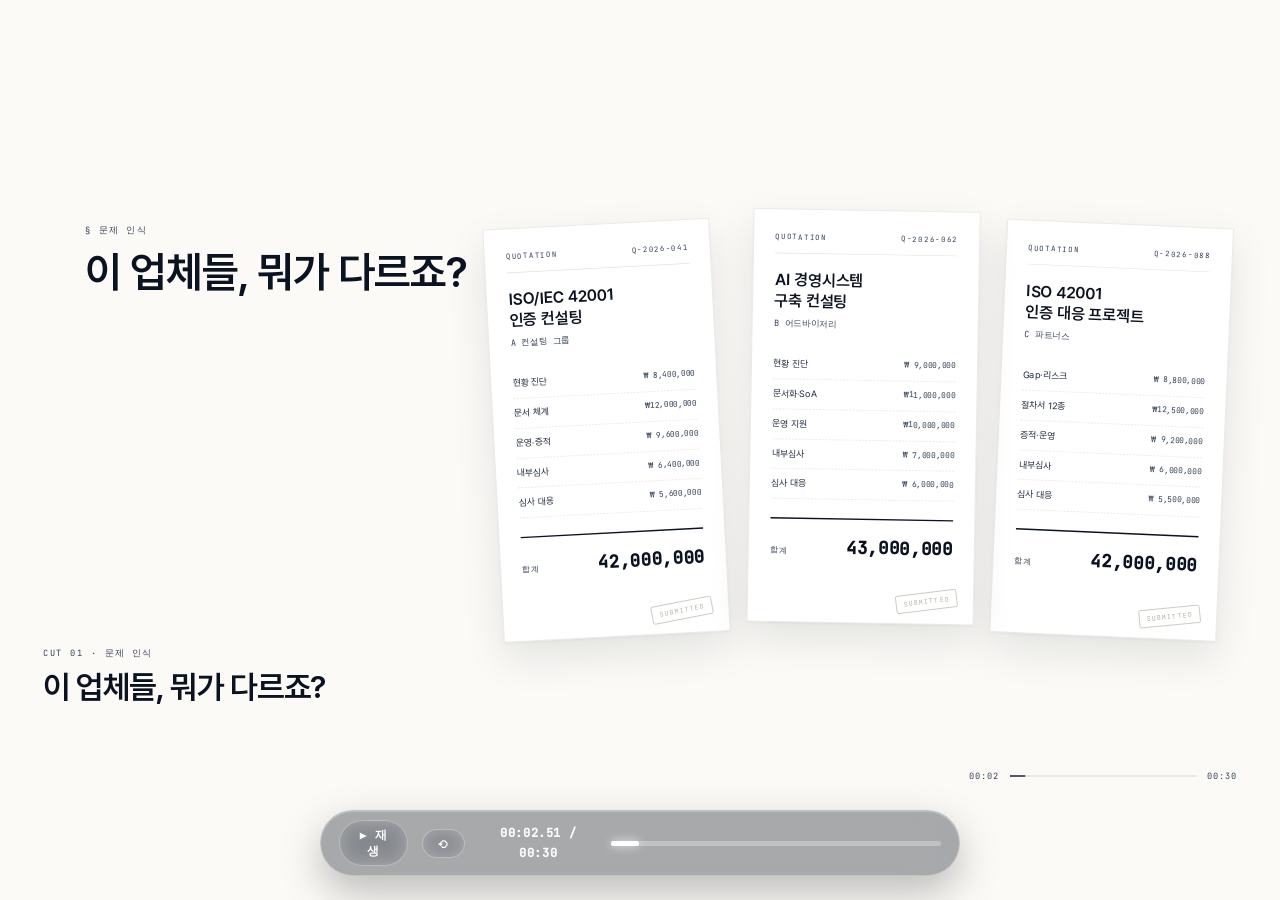
==== commit f73c6f07: "style(fieldproof-demo): apply glassmorphism to controls and darken endcard text for high contrast" ====
--- a/fieldproof-demo/index.html
+++ b/fieldproof-demo/index.html
@@ -147,34 +147,63 @@
     background: var(--ink-950);
   }
 
-  /* ===== CONTROLS ===== */
+  /* ===== CONTROLS (Glassmorphism & Max Transparency) ===== */
   #ctrls {
     position: fixed;
-    bottom: 20px; left: 50%; transform: translateX(-50%);
+    bottom: 24px; left: 50%; transform: translateX(-50%);
     z-index: 100;
     display: flex; align-items: center; gap: 14px;
-    background: rgba(11, 18, 32, 0.94);
-    color: #ECEEF3;
-    padding: 10px 16px;
+    background: rgba(11, 18, 32, 0.35);
+    backdrop-filter: blur(24px) saturate(190%);
+    -webkit-backdrop-filter: blur(24px) saturate(190%);
+    border: 1px solid rgba(255, 255, 255, 0.28);
+    box-shadow: 0 16px 40px 0 rgba(0, 0, 0, 0.25), inset 0 1px 0 0 rgba(255, 255, 255, 0.25);
+    color: #FFFFFF;
+    padding: 9px 18px;
     border-radius: 999px;
     font-family: var(--font-mono);
     font-size: 12px;
+    transition: all 0.25s ease;
+  }
+  #ctrls:hover {
+    background: rgba(11, 18, 32, 0.48);
+    border-color: rgba(255, 255, 255, 0.45);
+    box-shadow: 0 20px 48px 0 rgba(0, 0, 0, 0.35), inset 0 1px 0 0 rgba(255, 255, 255, 0.35);
   }
   #ctrls button {
-    background: transparent; border: 1px solid rgba(236,238,243,0.28);
-    color: inherit; padding: 6px 14px; border-radius: 999px;
-    font-family: inherit; font-size: 11px; cursor: pointer;
+    background: rgba(255, 255, 255, 0.15);
+    border: 1px solid rgba(255, 255, 255, 0.3);
+    backdrop-filter: blur(10px);
+    -webkit-backdrop-filter: blur(10px);
+    color: #FFFFFF; padding: 6px 14px; border-radius: 999px;
+    font-family: inherit; font-size: 11.5px; font-weight: 600; cursor: pointer;
     letter-spacing: 0.06em;
-  }
-  #ctrls button:hover { border-color: rgba(236,238,243,0.7); }
-  #ctrls .time { font-variant-numeric: tabular-nums; min-width: 100px; text-align: center; }
+    transition: all 0.2s ease;
+  }
+  #ctrls button:hover {
+    background: rgba(255, 255, 255, 0.28);
+    border-color: rgba(255, 255, 255, 0.6);
+    transform: scale(1.02);
+  }
+  #ctrls .time {
+    font-variant-numeric: tabular-nums;
+    min-width: 105px;
+    text-align: center;
+    font-weight: 600;
+    color: rgba(255, 255, 255, 0.95);
+    letter-spacing: 0.05em;
+  }
   #ctrls .scrub {
-    width: 340px; height: 4px; background: rgba(236,238,243,0.18);
-    position: relative; border-radius: 2px; cursor: pointer;
-  }
+    width: 340px; height: 5px;
+    background: rgba(255, 255, 255, 0.28);
+    position: relative; border-radius: 3px; cursor: pointer;
+    transition: height 0.15s ease;
+  }
+  #ctrls .scrub:hover { height: 7px; }
   #ctrls .scrub .knob {
     position: absolute; top: 0; bottom: 0; left: 0; width: 0%;
-    background: #ECEEF3; border-radius: 2px;
+    background: #FFFFFF; border-radius: 3px;
+    box-shadow: 0 0 10px rgba(255, 255, 255, 0.8);
   }
 
   /* ==========================================================
@@ -1080,8 +1109,8 @@
      ENDCARD
      ========================================================== */
   #endc {
-    background: var(--ink-950);
-    color: var(--fg-on-ink);
+    background: var(--gray-25);
+    color: var(--ink-950);
     padding: 120px 128px;
     display: flex; flex-direction: column; justify-content: center;
     position: absolute; inset: 0;
@@ -1090,14 +1119,14 @@
     content: '';
     position: absolute; inset: 0;
     background-image:
-      linear-gradient(to right, rgba(245,244,239,0.03) 1px, transparent 1px),
-      linear-gradient(to bottom, rgba(245,244,239,0.03) 1px, transparent 1px);
+      linear-gradient(to right, rgba(11,18,32,0.03) 1px, transparent 1px),
+      linear-gradient(to bottom, rgba(11,18,32,0.03) 1px, transparent 1px);
     background-size: 8px 8px;
     pointer-events: none;
   }
   #endc .wm {
     display: flex; align-items: center; gap: 24px;
-    margin-bottom: 44px;
+    margin-bottom: 36px;
     position: relative;
     opacity: 0;
     transform: translateY(8px);
@@ -1105,20 +1134,22 @@
                 transform 420ms cubic-bezier(0.2,0,0,1);
   }
   #endc.on .wm { opacity: 1; transform: translateY(0); }
-  #endc .wm svg { width: 72px; height: 72px; }
+  #endc .wm svg { width: 72px; height: 72px; color: #0B1220; }
   #endc .wm .nm {
     font-size: 96px;
-    font-weight: 600;
+    font-weight: 700;
     letter-spacing: -0.035em;
     line-height: 1;
+    color: #0B1220;
   }
   #endc .tag {
-    font-size: 30px;
-    color: rgba(236,238,243,0.82);
-    letter-spacing: -0.01em;
-    line-height: 1.35;
+    font-size: 34px;
+    font-weight: 600;
+    color: #0B1220;
+    letter-spacing: -0.015em;
+    line-height: 1.45;
     margin-bottom: 64px;
-    max-width: 1100px;
+    max-width: 1200px;
     position: relative;
     opacity: 0;
     transform: translateY(8px);
@@ -1130,7 +1161,7 @@
     display: grid;
     grid-template-columns: 1fr 1fr 1fr;
     gap: 56px;
-    border-top: 1px solid rgba(236,238,243,0.16);
+    border-top: 1px solid rgba(11, 18, 32, 0.16);
     padding-top: 36px;
     max-width: 1500px;
     position: relative;
@@ -1142,28 +1173,32 @@
   #endc.on .meta { opacity: 1; transform: translateY(0); }
   #endc .meta .l {
     font-family: var(--font-mono);
-    font-size: 12px;
-    color: rgba(236,238,243,0.5);
+    font-size: 13px;
+    font-weight: 700;
+    color: #253352;
     letter-spacing: 0.16em;
     text-transform: uppercase;
     margin-bottom: 14px;
   }
   #endc .meta .v {
     font-family: var(--font-mono);
-    font-size: 19px;
-    color: var(--fg-on-ink);
+    font-size: 20px;
+    font-weight: 600;
+    color: #0B1220;
     line-height: 1.55;
   }
   #endc .meta .v.big {
     font-family: var(--font-sans);
-    font-size: 24px;
-    font-weight: 500;
+    font-size: 26px;
+    font-weight: 700;
+    color: #0B1220;
   }
   #endc .meta .sm {
     display: block;
     font-family: var(--font-mono);
     font-size: 14px;
-    color: rgba(236,238,243,0.55);
+    font-weight: 600;
+    color: #253352;
     letter-spacing: 0.06em;
     margin-top: 4px;
   }
--- a/fieldproof-demo/assets/colors_and_type.css
+++ b/fieldproof-demo/assets/colors_and_type.css
@@ -101,10 +101,10 @@
   --bg-inverse:   var(--ink-950);
 
   /* ---- Semantic — Foreground ---- */
-  --fg-1:         var(--ink-950);   /* primary text */
-  --fg-2:         var(--gray-700);  /* body */
-  --fg-3:         var(--gray-500);  /* meta, captions */
-  --fg-4:         var(--gray-400);  /* placeholder, disabled */
+  --fg-1:         var(--ink-950);   /* primary text (#0B1220) */
+  --fg-2:         #1E293B;          /* body text (Dark Slate) */
+  --fg-3:         #334155;          /* meta, captions, subtitles (Dark Charcoal) */
+  --fg-4:         #475569;          /* secondary meta */
   --fg-on-ink:    #F5F4EF;          /* text on ink surfaces */
   --fg-accent:    var(--signal-700);
 
